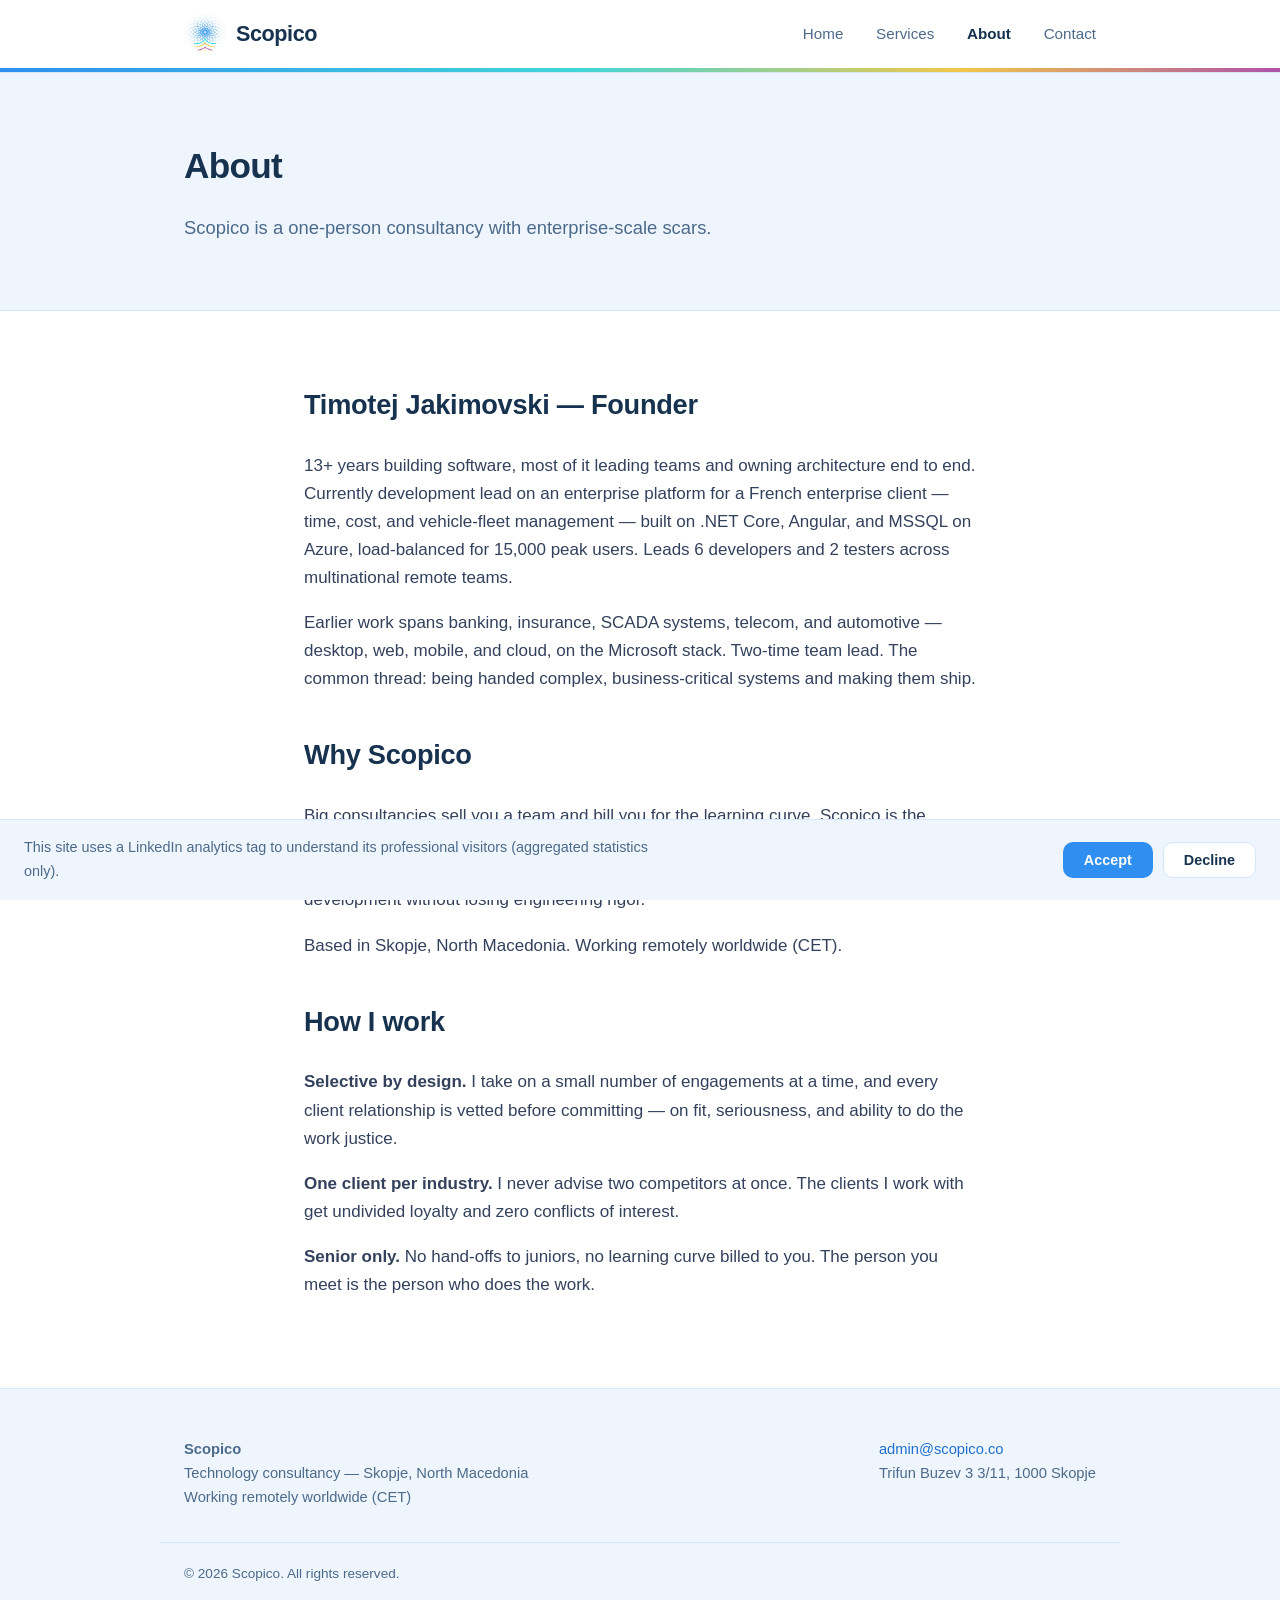
==== about/index.html @ 945f5aed "Remove Java from technology stack (services, about, llms.txt)" ====
<!DOCTYPE html>
<html lang="en">
<head>
  <meta charset="UTF-8">
  <meta name="viewport" content="width=device-width, initial-scale=1.0">
  
  <title>About — Scopico</title>
  <meta name="description" content="Scopico is a one-person technology consultancy founded by Timotej Jakimovski — 13+ years leading enterprise software teams, now advising organizations worldwide.">
  <link rel="canonical" href="https://scopico.co/about/">
  <meta property="og:type" content="website">
  <meta property="og:site_name" content="Scopico">
  <meta property="og:title" content="About — Scopico">
  <meta property="og:description" content="Scopico is a one-person technology consultancy founded by Timotej Jakimovski — 13+ years leading enterprise software teams, now advising organizations worldwide.">
  <meta property="og:url" content="https://scopico.co/about/">
  <meta name="twitter:card" content="summary">
  <meta name="twitter:title" content="About — Scopico">
  <meta name="twitter:description" content="Scopico is a one-person technology consultancy founded by Timotej Jakimovski — 13+ years leading enterprise software teams, now advising organizations worldwide.">
  <script type="application/ld+json">
  {
    "@context": "https://schema.org",
    "@type": "ProfessionalService",
    "name": "Scopico",
    "description": "Technology consultancy: fractional CTO, solution architecture, AI-assisted development adoption, development management, and dedicated development teams.",
    "url": "https://scopico.co/",
    "email": "admin@scopico.co",
    "founder": {
      "@type": "Person",
      "name": "Timotej Jakimovski",
      "jobTitle": "Founder",
      "url": "https://www.linkedin.com/in/timmys00"
    },
    "address": {
      "@type": "PostalAddress",
      "streetAddress": "Trifun Buzev 3 3/11",
      "addressLocality": "Skopje",
      "postalCode": "1000",
      "addressCountry": "MK"
    },
    "areaServed": ["United States", "United Kingdom", "European Union"],
    "priceRange": "$$"
  }
  </script>
  <link rel="icon" href="[data-uri]">
  <link rel="apple-touch-icon" href="[data-uri]">
  <link rel="stylesheet" href="/css/style.css">
</head>
<body>
  <header class="site-header">
    <div class="container header-inner">
      <a class="brand" href="/"><img class="brand-logo" src="[data-uri]" alt="Scopico logo">Scopico</a>
      <nav class="main-nav">
        <a href="/" >Home</a>
        <a href="/services/" >Services</a>
        <a href="/about/" class="active">About</a>
        <a href="/contact/" >Contact</a>
      </nav>
    </div>
  </header>

  <main>
    
<section class="page-hero">
  <div class="container">
    <h1>About</h1>
    <p class="lede">Scopico is a one-person consultancy with enterprise-scale scars.</p>
  </div>
</section>

<section class="section">
  <div class="container prose">
    <h2>Timotej Jakimovski — Founder</h2>
    <p>13+ years building software, most of it leading teams and owning architecture end to end. Currently development lead on an enterprise platform for a French enterprise client — time, cost, and vehicle-fleet management — built on .NET Core, Angular, and MSSQL on Azure, load-balanced for 15,000 peak users. Leads 6 developers and 2 testers across multinational remote teams.</p>
    <p>Earlier work spans banking, insurance, SCADA systems, telecom, and automotive — desktop, web, mobile, and cloud, on the Microsoft stack. Two-time team lead. The common thread: being handed complex, business-critical systems and making them ship.</p>

    <h2>Why Scopico</h2>
    <p>Big consultancies sell you a team and bill you for the learning curve. Scopico is the opposite: you work directly with the person who has built the systems, led the teams, and made the hard calls — and who now helps other organizations adopt AI-assisted development without losing engineering rigor.</p>
    <p>Based in Skopje, North Macedonia. Working remotely worldwide (CET).</p>

    <h2>How I work</h2>
    <p><strong>Selective by design.</strong> I take on a small number of engagements at a time, and every client relationship is vetted before committing — on fit, seriousness, and ability to do the work justice.</p>
    <p><strong>One client per industry.</strong> I never advise two competitors at once. The clients I work with get undivided loyalty and zero conflicts of interest.</p>
    <p><strong>Senior only.</strong> No hand-offs to juniors, no learning curve billed to you. The person you meet is the person who does the work.</p>
  </div>
</section>

  </main>

  <footer class="site-footer">
    <div class="container footer-inner">
      <div>
        <strong>Scopico</strong><br>
        Technology consultancy — Skopje, North Macedonia<br>
        Working remotely worldwide (CET)
      </div>
      <div class="footer-contact">
        <a href="mailto:admin@scopico.co">admin@scopico.co</a><br>
        Trifun Buzev 3 3/11, 1000 Skopje
      </div>
    </div>
    <div class="container footer-base">© 2026 Scopico. All rights reserved.</div>
  </footer>

  <div id="cookie-banner" class="cookie-banner" hidden>
    <p>This site uses a LinkedIn analytics tag to understand its professional visitors (aggregated statistics only).</p>
    <div class="cookie-actions">
      <button id="cookie-accept" class="btn btn-primary" type="button">Accept</button>
      <button id="cookie-decline" class="btn btn-ghost" type="button">Decline</button>
    </div>
  </div>
  <script>
  (function() {
    var KEY = 'scopico-consent';
    function loadLinkedInTag() {
      if (window._linkedin_data_partner_ids) return;
      var pid = '10225124';
      window._linkedin_partner_id = pid;
      window._linkedin_data_partner_ids = window._linkedin_data_partner_ids || [];
      window._linkedin_data_partner_ids.push(pid);
      var s = document.getElementsByTagName('script')[0];
      var b = document.createElement('script');
      b.type = 'text/javascript'; b.async = true;
      b.src = 'https://snap.licdn.com/li.lms-analytics/insight.min.js';
      s.parentNode.insertBefore(b, s);
    }
    try {
      var c = localStorage.getItem(KEY);
      if (c === 'granted') { loadLinkedInTag(); return; }
      if (c === 'denied') return;
    } catch (e) { return; }
    var banner = document.getElementById('cookie-banner');
    banner.hidden = false;
    document.getElementById('cookie-accept').addEventListener('click', function() {
      try { localStorage.setItem(KEY, 'granted'); } catch (e) {}
      banner.hidden = true; loadLinkedInTag();
    });
    document.getElementById('cookie-decline').addEventListener('click', function() {
      try { localStorage.setItem(KEY, 'denied'); } catch (e) {}
      banner.hidden = true;
    });
  })();
  </script>
</body>
</html>
---- css/style.css ----
:root {
  --ink: #16324e;
  --muted: #4d6a8a;
  --accent: #2f8ff0;
  --accent-dark: #1f6fd0;
  --teal: #1fa8b8;
  --gold: #f2c749;
  --purple: #af52aa;
  --bg: #ffffff;
  --bg-alt: #eef5fd;
  --line: #d4e6f8;
  --radius: 10px;
}

* { box-sizing: border-box; }

body {
  margin: 0;
  font-family: -apple-system, BlinkMacSystemFont, "Segoe UI", Roboto, Helvetica, Arial, sans-serif;
  color: var(--ink);
  background: var(--bg);
  line-height: 1.65;
  font-size: 17px;
}

.container {
  max-width: 960px;
  margin: 0 auto;
  padding: 0 24px;
}

a { color: var(--accent-dark); text-decoration: none; }
a:hover { text-decoration: underline; }

/* Header */
.site-header {
  border-bottom: 1px solid var(--line);
  background: var(--bg);
  position: sticky;
  top: 0;
  z-index: 10;
}
/* brand gradient strip echoing the logo arcs */
.site-header::after {
  content: "";
  display: block;
  height: 4px;
  background: linear-gradient(90deg, var(--accent) 0%, #40d6d9 45%, var(--gold) 75%, var(--purple) 100%);
}
.header-inner {
  display: flex;
  align-items: center;
  justify-content: space-between;
  height: 68px;
}
.brand {
  display: inline-flex;
  align-items: center;
  gap: 10px;
  font-weight: 800;
  font-size: 1.35rem;
  color: var(--ink);
  letter-spacing: -0.02em;
}
.brand:hover { text-decoration: none; }
.brand-logo {
  height: 42px;
  width: 42px;
  object-fit: contain;
  border-radius: 8px;
}
.main-nav a {
  margin-left: 28px;
  color: var(--muted);
  font-weight: 500;
  font-size: 0.95rem;
}
.main-nav a:hover { color: var(--ink); text-decoration: none; }
.main-nav a.active { color: var(--ink); font-weight: 700; }

/* Hero */
.hero {
  background: linear-gradient(160deg, #f4f9ff 0%, #e2eefa 60%, #d5e7fa 100%);
  color: var(--ink);
  padding: 96px 0 88px;
}
.kicker {
  text-transform: uppercase;
  letter-spacing: 0.12em;
  font-size: 0.8rem;
  color: var(--teal);
  margin: 0 0 16px;
  font-weight: 700;
}
.hero h1 {
  font-size: 2.6rem;
  line-height: 1.2;
  letter-spacing: -0.02em;
  margin: 0 0 20px;
  max-width: 720px;
}
.lede {
  font-size: 1.15rem;
  color: var(--muted);
  max-width: 640px;
}

.page-hero {
  background: var(--bg-alt);
  border-bottom: 1px solid var(--line);
  padding: 64px 0 48px;
}
.page-hero h1 {
  margin: 0 0 12px;
  font-size: 2.2rem;
  letter-spacing: -0.02em;
}

/* Sections */
.section { padding: 72px 0; }
.section-alt { background: var(--bg-alt); border-top: 1px solid var(--line); border-bottom: 1px solid var(--line); }
.section h2 { font-size: 1.7rem; letter-spacing: -0.01em; margin: 0 0 24px; }
.center { text-align: center; }
.center .lede { margin-left: auto; margin-right: auto; }

/* Cards */
.cards {
  display: grid;
  grid-template-columns: repeat(auto-fit, minmax(260px, 1fr));
  gap: 20px;
  margin-top: 8px;
}
.card {
  border: 1px solid var(--line);
  border-top: 4px solid var(--accent);
  border-radius: var(--radius);
  padding: 28px;
  background: #fff;
}
.card:nth-child(2) { border-top-color: #40d6d9; }
.card:nth-child(3) { border-top-color: var(--gold); }
.card:nth-child(4) { border-top-color: var(--purple); }
.card h3 { margin: 0 0 10px; font-size: 1.15rem; }
.card p { margin: 0; color: var(--muted); font-size: 0.98rem; }

/* Prose */
.prose { max-width: 720px; }
.prose h2 { margin-top: 40px; }
.prose h2:first-child { margin-top: 0; }
.prose p { color: #33415c; }

/* Buttons */
.btn {
  display: inline-block;
  padding: 13px 28px;
  border-radius: var(--radius);
  font-weight: 600;
  font-size: 1rem;
  border: 1px solid transparent;
}
.btn:hover { text-decoration: none; }
.btn-primary { background: var(--accent); color: #fff; }
.btn-primary:hover { background: var(--accent-dark); color: #fff; }
.btn-ghost { border-color: var(--line); color: var(--ink); background: #fff; }
.btn-ghost:hover { border-color: var(--accent); }

/* Footer */
.site-footer {
  border-top: 1px solid var(--line);
  background: var(--bg-alt);
  padding: 48px 0 0;
  font-size: 0.92rem;
  color: var(--muted);
}
.footer-inner {
  display: flex;
  justify-content: space-between;
  gap: 24px;
  flex-wrap: wrap;
  padding-bottom: 32px;
}
.footer-base {
  border-top: 1px solid var(--line);
  padding: 20px 24px;
  font-size: 0.85rem;
}

@media (max-width: 640px) {
  .hero { padding: 64px 0 56px; }
  .hero h1 { font-size: 1.9rem; }
  .main-nav a { margin-left: 16px; }
  .section { padding: 48px 0; }
}

/* Cookie consent banner */
.cookie-banner {
  position: fixed;
  left: 0; right: 0; bottom: 0;
  z-index: 50;
  background: var(--bg-alt);
  border-top: 1px solid var(--line);
  padding: 16px 24px;
  display: flex;
  gap: 16px;
  align-items: center;
  justify-content: space-between;
  flex-wrap: wrap;
  font-size: 0.9rem;
  color: var(--muted);
}
.cookie-banner[hidden] { display: none; }
.cookie-banner p { margin: 0; max-width: 640px; }
.cookie-actions { display: flex; gap: 10px; }
.cookie-actions .btn { padding: 9px 20px; font-size: 0.9rem; }

/* FAQ */
.faq {
  border: 1px solid var(--line);
  border-radius: var(--radius);
  margin-bottom: 12px;
  background: #fff;
}
.faq summary {
  cursor: pointer;
  padding: 16px 20px;
  font-weight: 600;
  color: var(--ink);
}
.faq summary:hover { color: var(--accent-dark); }
.faq p { padding: 0 20px 18px; margin: 0; color: var(--muted); }
.faq p a { color: var(--accent-dark); }

/* Engagement timeline (contact page) */
.timeline {
  list-style: none;
  margin: 8px 0;
  padding: 0;
  position: relative;
  counter-reset: tl;
}
.timeline::before {
  content: "";
  position: absolute;
  left: 15px;
  top: 10px;
  bottom: 10px;
  width: 2px;
  background: var(--line);
}
.timeline li {
  position: relative;
  padding: 0 0 24px 48px;
}
.timeline li:last-child { padding-bottom: 4px; }
.timeline li::before {
  content: counter(tl);
  counter-increment: tl;
  position: absolute;
  left: 0;
  top: 0;
  width: 32px;
  height: 32px;
  border-radius: 50%;
  background: var(--accent);
  color: #fff;
  font-weight: 700;
  font-size: 0.85rem;
  display: flex;
  align-items: center;
  justify-content: center;
}
.timeline li p { margin: 4px 0 0; color: var(--muted); }

/* Industry availability chips */
.chips { display: flex; flex-wrap: wrap; gap: 10px; margin: 12px 0 4px; }
.chip {
  display: inline-flex; align-items: center; gap: 8px;
  padding: 8px 14px; border-radius: 999px;
  font-size: 0.9rem; font-weight: 600; border: 1px solid var(--line);
}
.chip::before { content: ""; width: 10px; height: 10px; border-radius: 50%; flex: none; }
.chip-full { background: #fdf0f0; border-color: #efc9c9; color: #8a2b2b; }
.chip-full::before { background: #d64545; }
.chip-open { background: #eefbf3; border-color: #bfe6cd; color: #1e6b3a; }
.chip-open::before { background: #2fa35f; }
.muted.small { font-size: 0.85rem; color: var(--muted); }
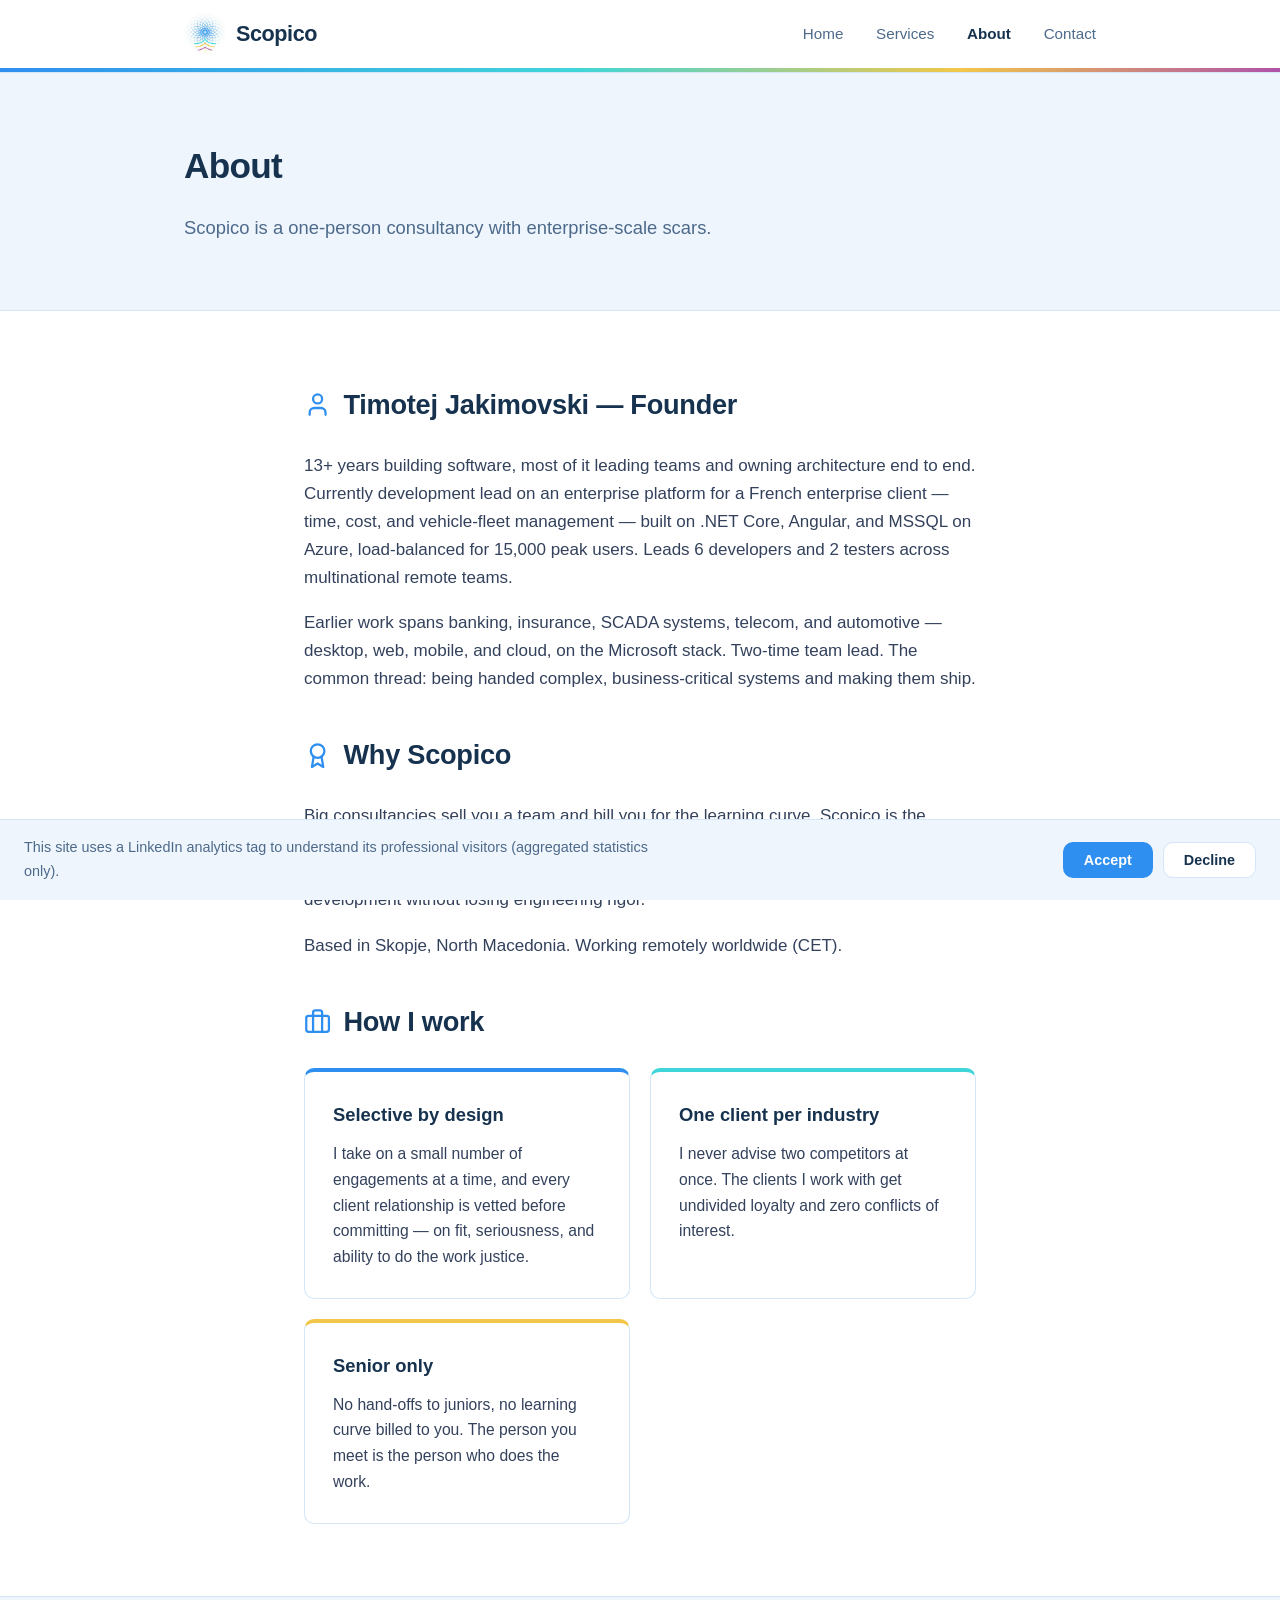
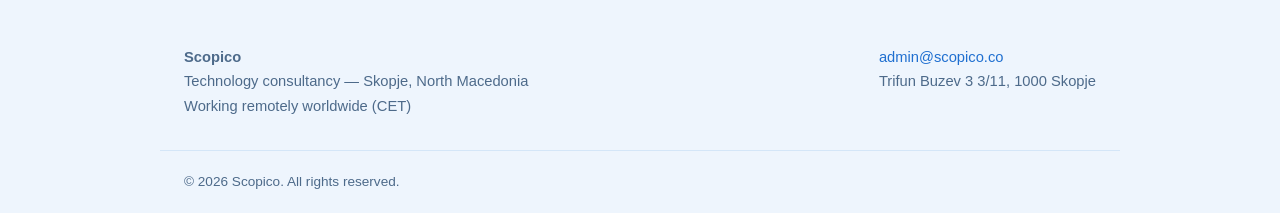
==== commit a212a818: "Style About page: heading icons + How I work as cards" ====
--- a/about/index.html
+++ b/about/index.html
@@ -68,18 +68,29 @@
 
 <section class="section">
   <div class="container prose">
-    <h2>Timotej Jakimovski — Founder</h2>
+    <h2><span class="h2-icon" aria-hidden="true"><svg width="26" height="26" viewBox="0 0 24 24" fill="none" stroke="currentColor" stroke-width="2" stroke-linecap="round" stroke-linejoin="round"><path d="M19 21v-2a4 4 0 0 0-4-4H9a4 4 0 0 0-4 4v2"/><circle cx="12" cy="7" r="4"/></svg></span>Timotej Jakimovski — Founder</h2>
     <p>13+ years building software, most of it leading teams and owning architecture end to end. Currently development lead on an enterprise platform for a French enterprise client — time, cost, and vehicle-fleet management — built on .NET Core, Angular, and MSSQL on Azure, load-balanced for 15,000 peak users. Leads 6 developers and 2 testers across multinational remote teams.</p>
     <p>Earlier work spans banking, insurance, SCADA systems, telecom, and automotive — desktop, web, mobile, and cloud, on the Microsoft stack. Two-time team lead. The common thread: being handed complex, business-critical systems and making them ship.</p>
 
-    <h2>Why Scopico</h2>
+    <h2><span class="h2-icon" aria-hidden="true"><svg width="26" height="26" viewBox="0 0 24 24" fill="none" stroke="currentColor" stroke-width="2" stroke-linecap="round" stroke-linejoin="round"><circle cx="12" cy="8" r="6"/><path d="M15.477 12.89 17 22l-5-3-5 3 1.523-9.11"/></svg></span>Why Scopico</h2>
     <p>Big consultancies sell you a team and bill you for the learning curve. Scopico is the opposite: you work directly with the person who has built the systems, led the teams, and made the hard calls — and who now helps other organizations adopt AI-assisted development without losing engineering rigor.</p>
     <p>Based in Skopje, North Macedonia. Working remotely worldwide (CET).</p>
 
-    <h2>How I work</h2>
-    <p><strong>Selective by design.</strong> I take on a small number of engagements at a time, and every client relationship is vetted before committing — on fit, seriousness, and ability to do the work justice.</p>
-    <p><strong>One client per industry.</strong> I never advise two competitors at once. The clients I work with get undivided loyalty and zero conflicts of interest.</p>
-    <p><strong>Senior only.</strong> No hand-offs to juniors, no learning curve billed to you. The person you meet is the person who does the work.</p>
+    <h2><span class="h2-icon" aria-hidden="true"><svg width="26" height="26" viewBox="0 0 24 24" fill="none" stroke="currentColor" stroke-width="2" stroke-linecap="round" stroke-linejoin="round"><path d="M16 20V4a2 2 0 0 0-2-2h-4a2 2 0 0 0-2 2v16"/><rect x="2" y="7" width="20" height="14" rx="2"/></svg></span>How I work</h2>
+        <div class="cards">
+      <div class="card">
+        <h3>Selective by design</h3>
+        <p>I take on a small number of engagements at a time, and every client relationship is vetted before committing — on fit, seriousness, and ability to do the work justice.</p>
+      </div>
+          <div class="card">
+        <h3>One client per industry</h3>
+        <p>I never advise two competitors at once. The clients I work with get undivided loyalty and zero conflicts of interest.</p>
+      </div>
+          <div class="card">
+        <h3>Senior only</h3>
+        <p>No hand-offs to juniors, no learning curve billed to you. The person you meet is the person who does the work.</p>
+      </div>
+    </div>
   </div>
 </section>
 
--- a/css/style.css
+++ b/css/style.css
@@ -284,3 +284,17 @@
 .chip-open { background: #eefbf3; border-color: #bfe6cd; color: #1e6b3a; }
 .chip-open::before { background: #2fa35f; }
 .muted.small { font-size: 0.85rem; color: var(--muted); }
+
+/* Section heading icons with hover effect */
+.h2-icon {
+  display: inline-flex;
+  width: 1em;
+  height: 1em;
+  margin-right: 0.45em;
+  vertical-align: -0.16em;
+  color: var(--accent);
+  transition: transform 0.25s ease, color 0.25s ease;
+}
+.h2-icon svg { width: 100%; height: 100%; display: block; }
+.prose h2:hover .h2-icon { transform: scale(1.2) rotate(-8deg); color: var(--accent-dark); }
+.contact-row:hover .h2-icon { transform: scale(1.2) rotate(-8deg); color: var(--accent-dark); }
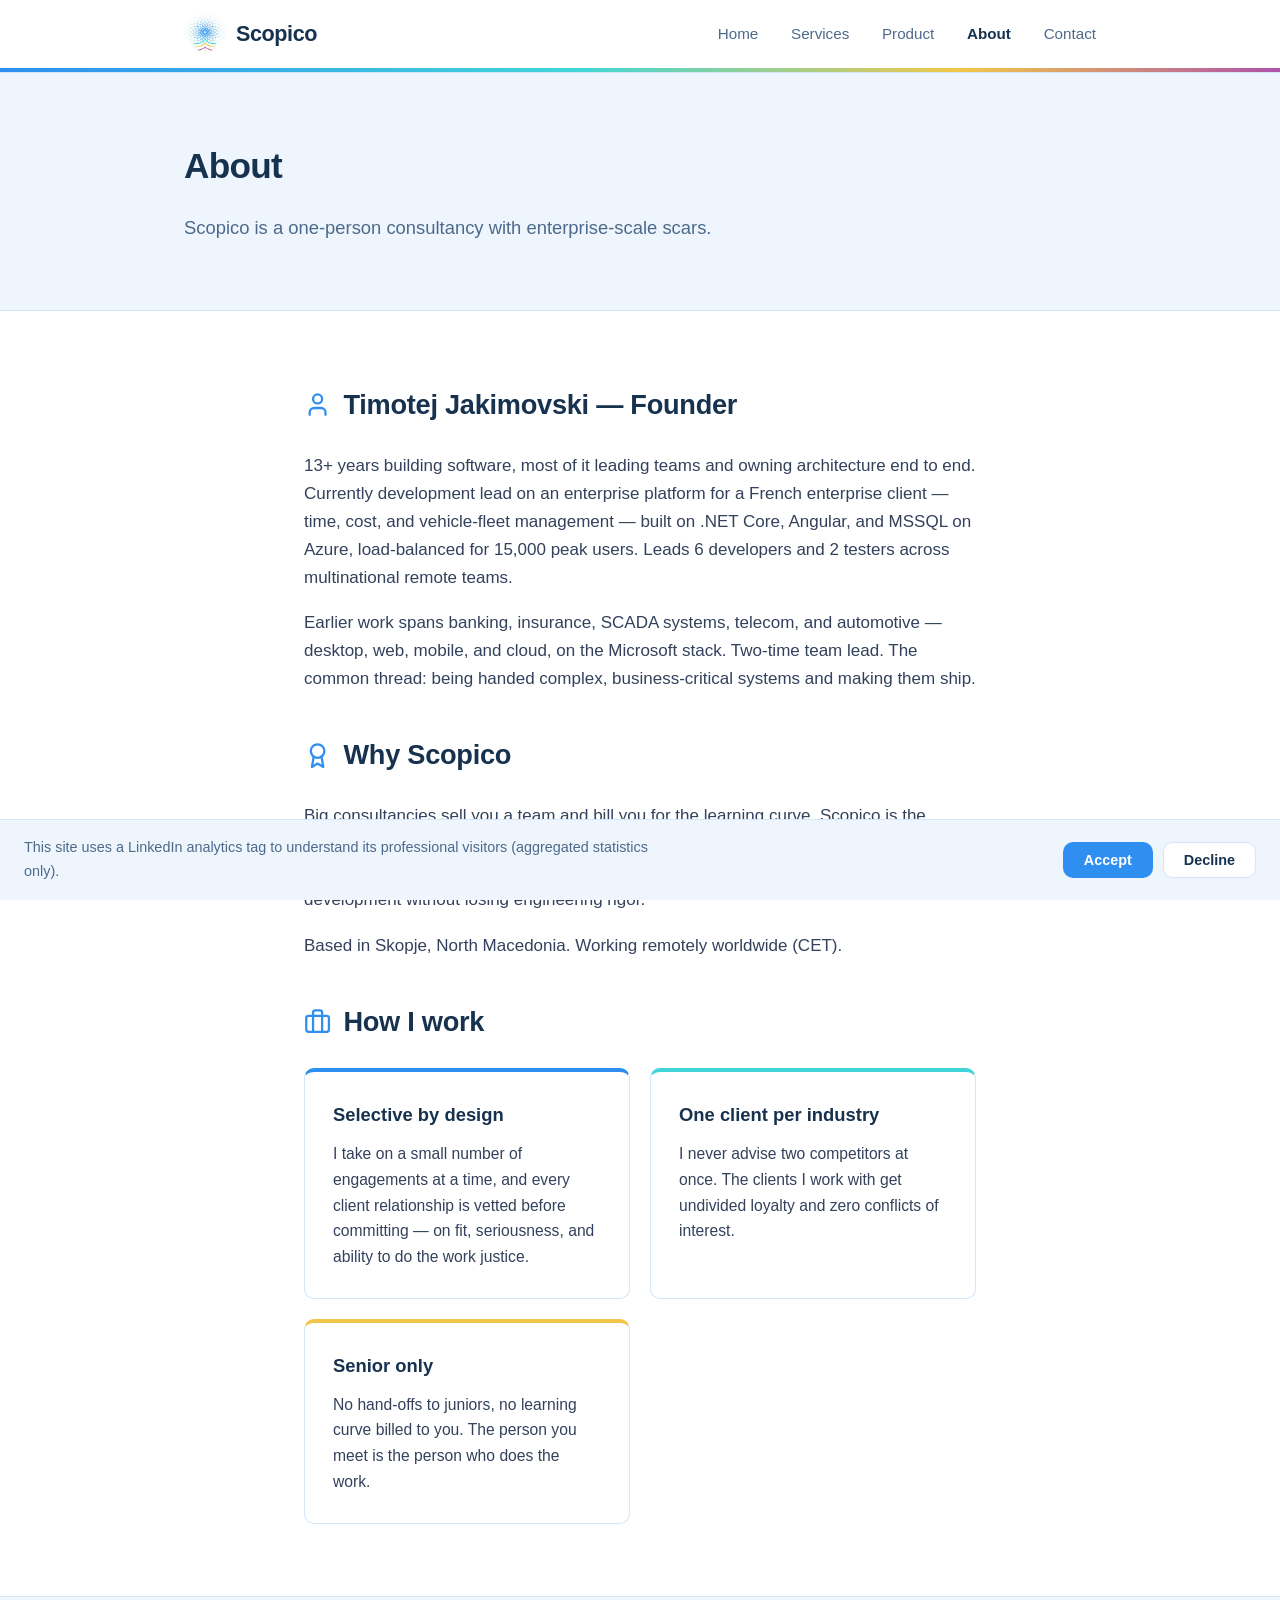
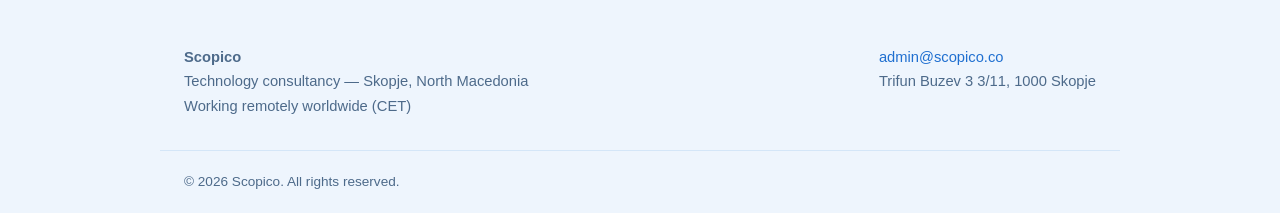
==== commit 5e627b71: "Add og:image + Product coming-soon page (nav, sitemap, llms.txt)" ====
--- a/about/index.html
+++ b/about/index.html
@@ -12,7 +12,12 @@
   <meta property="og:title" content="About — Scopico">
   <meta property="og:description" content="Scopico is a one-person technology consultancy founded by Timotej Jakimovski — 13+ years leading enterprise software teams, now advising organizations worldwide.">
   <meta property="og:url" content="https://scopico.co/about/">
-  <meta name="twitter:card" content="summary">
+  <meta property="og:image" content="https://scopico.co/images/og-image.png">
+  <meta property="og:image:width" content="1200">
+  <meta property="og:image:height" content="630">
+  <meta property="og:image:alt" content="Scopico — Technology leadership for software teams">
+  <meta name="twitter:image" content="https://scopico.co/images/og-image.png">
+  <meta name="twitter:card" content="summary_large_image">
   <meta name="twitter:title" content="About — Scopico">
   <meta name="twitter:description" content="Scopico is a one-person technology consultancy founded by Timotej Jakimovski — 13+ years leading enterprise software teams, now advising organizations worldwide.">
   <script type="application/ld+json">
@@ -51,6 +56,7 @@
       <nav class="main-nav">
         <a href="/" >Home</a>
         <a href="/services/" >Services</a>
+        <a href="/product/" >Product</a>
         <a href="/about/" class="active">About</a>
         <a href="/contact/" >Contact</a>
       </nav>
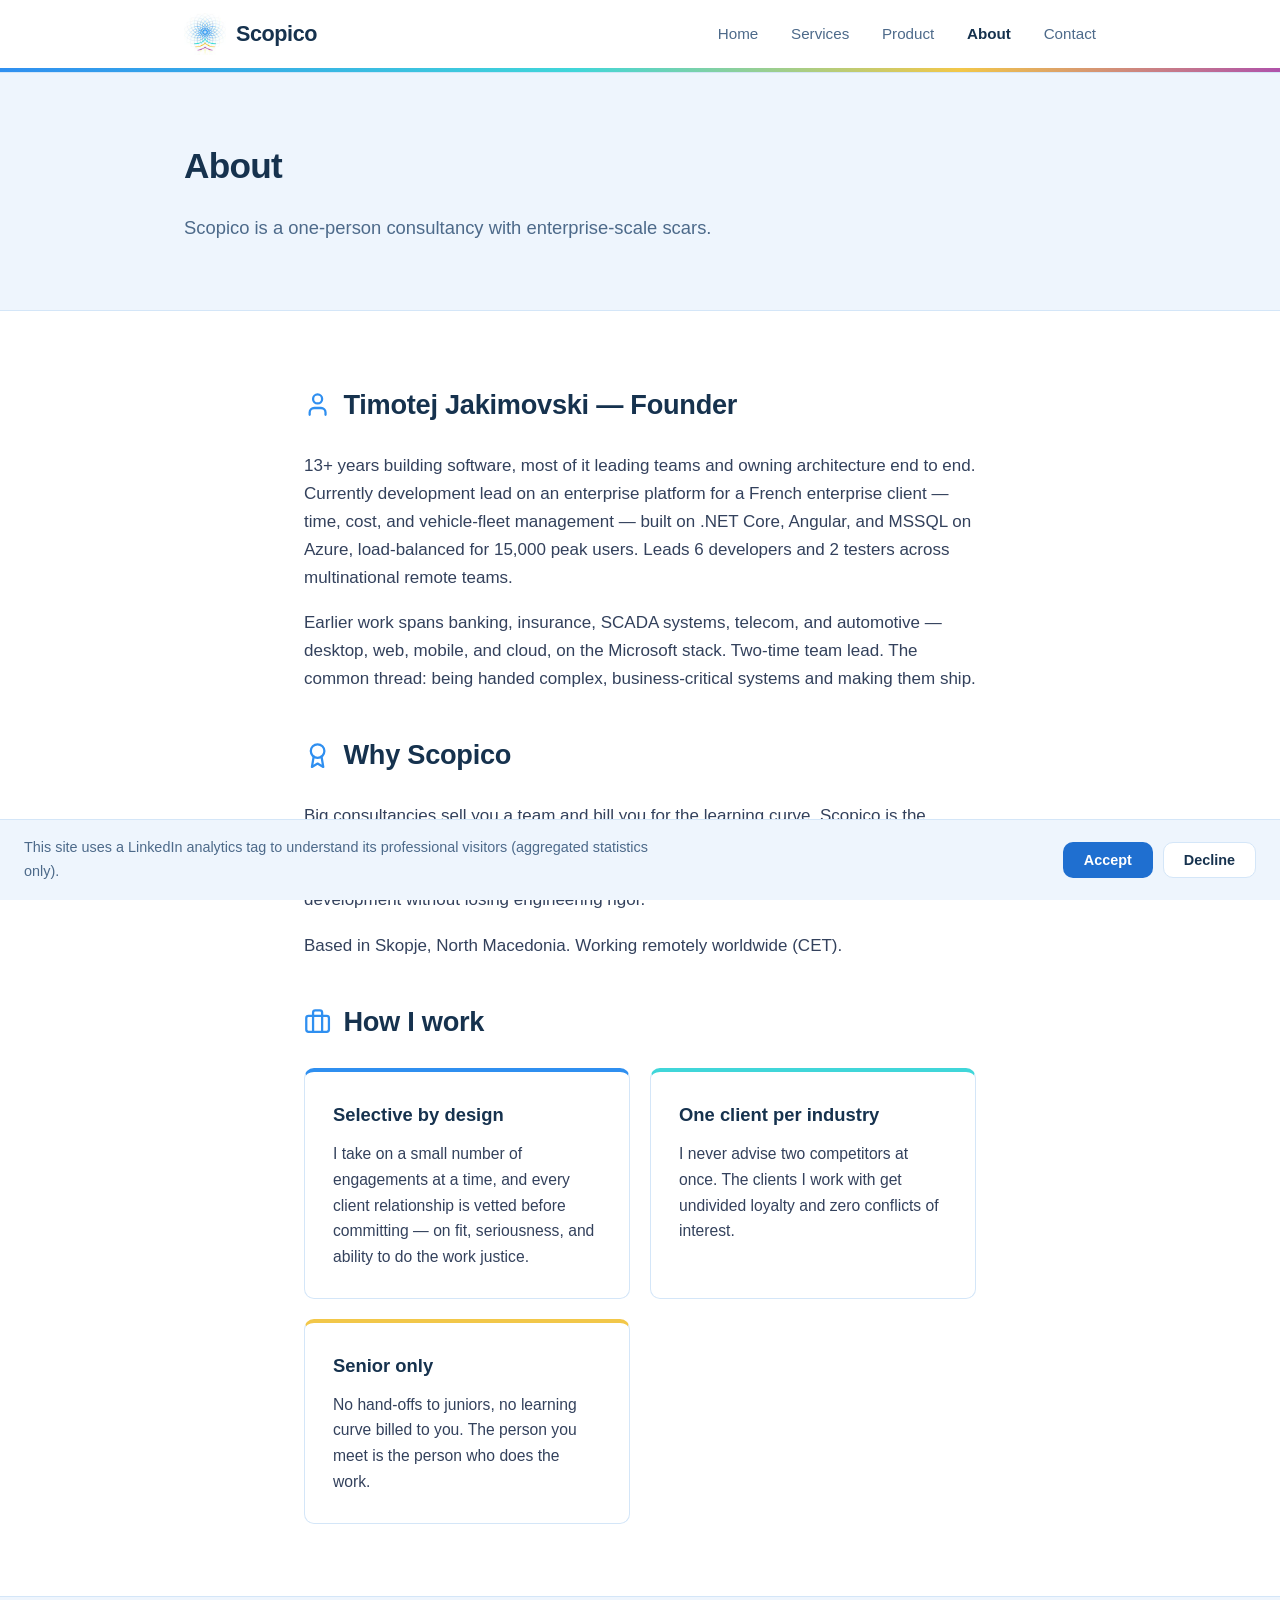
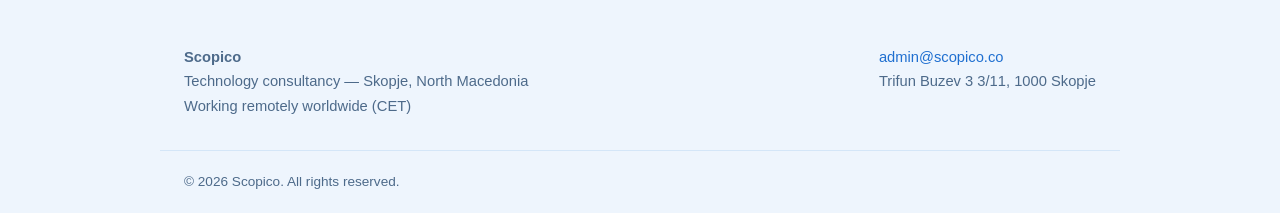
==== commit 09b9cf5d: "Add ai-catalog.json and ard.json agent discovery manifests" ====
--- a/about/index.html
+++ b/about/index.html
@@ -27,6 +27,7 @@
     "name": "Scopico",
     "description": "Technology consultancy: fractional CTO, solution architecture, AI-assisted development adoption, development management, and dedicated development teams.",
     "url": "https://scopico.co/",
+    "logo": "https://scopico.co/favicon-192.png",
     "email": "admin@scopico.co",
     "founder": {
       "@type": "Person",
@@ -45,8 +46,10 @@
     "priceRange": "$$"
   }
   </script>
-  <link rel="icon" href="[data-uri]">
-  <link rel="apple-touch-icon" href="[data-uri]">
+  <link rel="icon" href="/favicon.ico" sizes="any">
+  <link rel="icon" type="image/png" sizes="192x192" href="/favicon-192.png">
+  <link rel="apple-touch-icon" href="/apple-touch-icon.png">
+  <link rel="ai-catalog" href="/.well-known/ai-catalog.json">
   <link rel="stylesheet" href="/css/style.css">
 </head>
 <body>
--- a/css/style.css
+++ b/css/style.css
@@ -3,7 +3,7 @@
   --muted: #4d6a8a;
   --accent: #2f8ff0;
   --accent-dark: #1f6fd0;
-  --teal: #1fa8b8;
+  --teal: #0e7d8c;
   --gold: #f2c749;
   --purple: #af52aa;
   --bg: #ffffff;
@@ -159,8 +159,8 @@
   border: 1px solid transparent;
 }
 .btn:hover { text-decoration: none; }
-.btn-primary { background: var(--accent); color: #fff; }
-.btn-primary:hover { background: var(--accent-dark); color: #fff; }
+.btn-primary { background: var(--accent-dark); color: #fff; }
+.btn-primary:hover { background: #1756ad; color: #fff; }
 .btn-ghost { border-color: var(--line); color: var(--ink); background: #fff; }
 .btn-ghost:hover { border-color: var(--accent); }
 
@@ -261,7 +261,7 @@
   width: 32px;
   height: 32px;
   border-radius: 50%;
-  background: var(--accent);
+  background: var(--accent-dark);
   color: #fff;
   font-weight: 700;
   font-size: 0.85rem;
